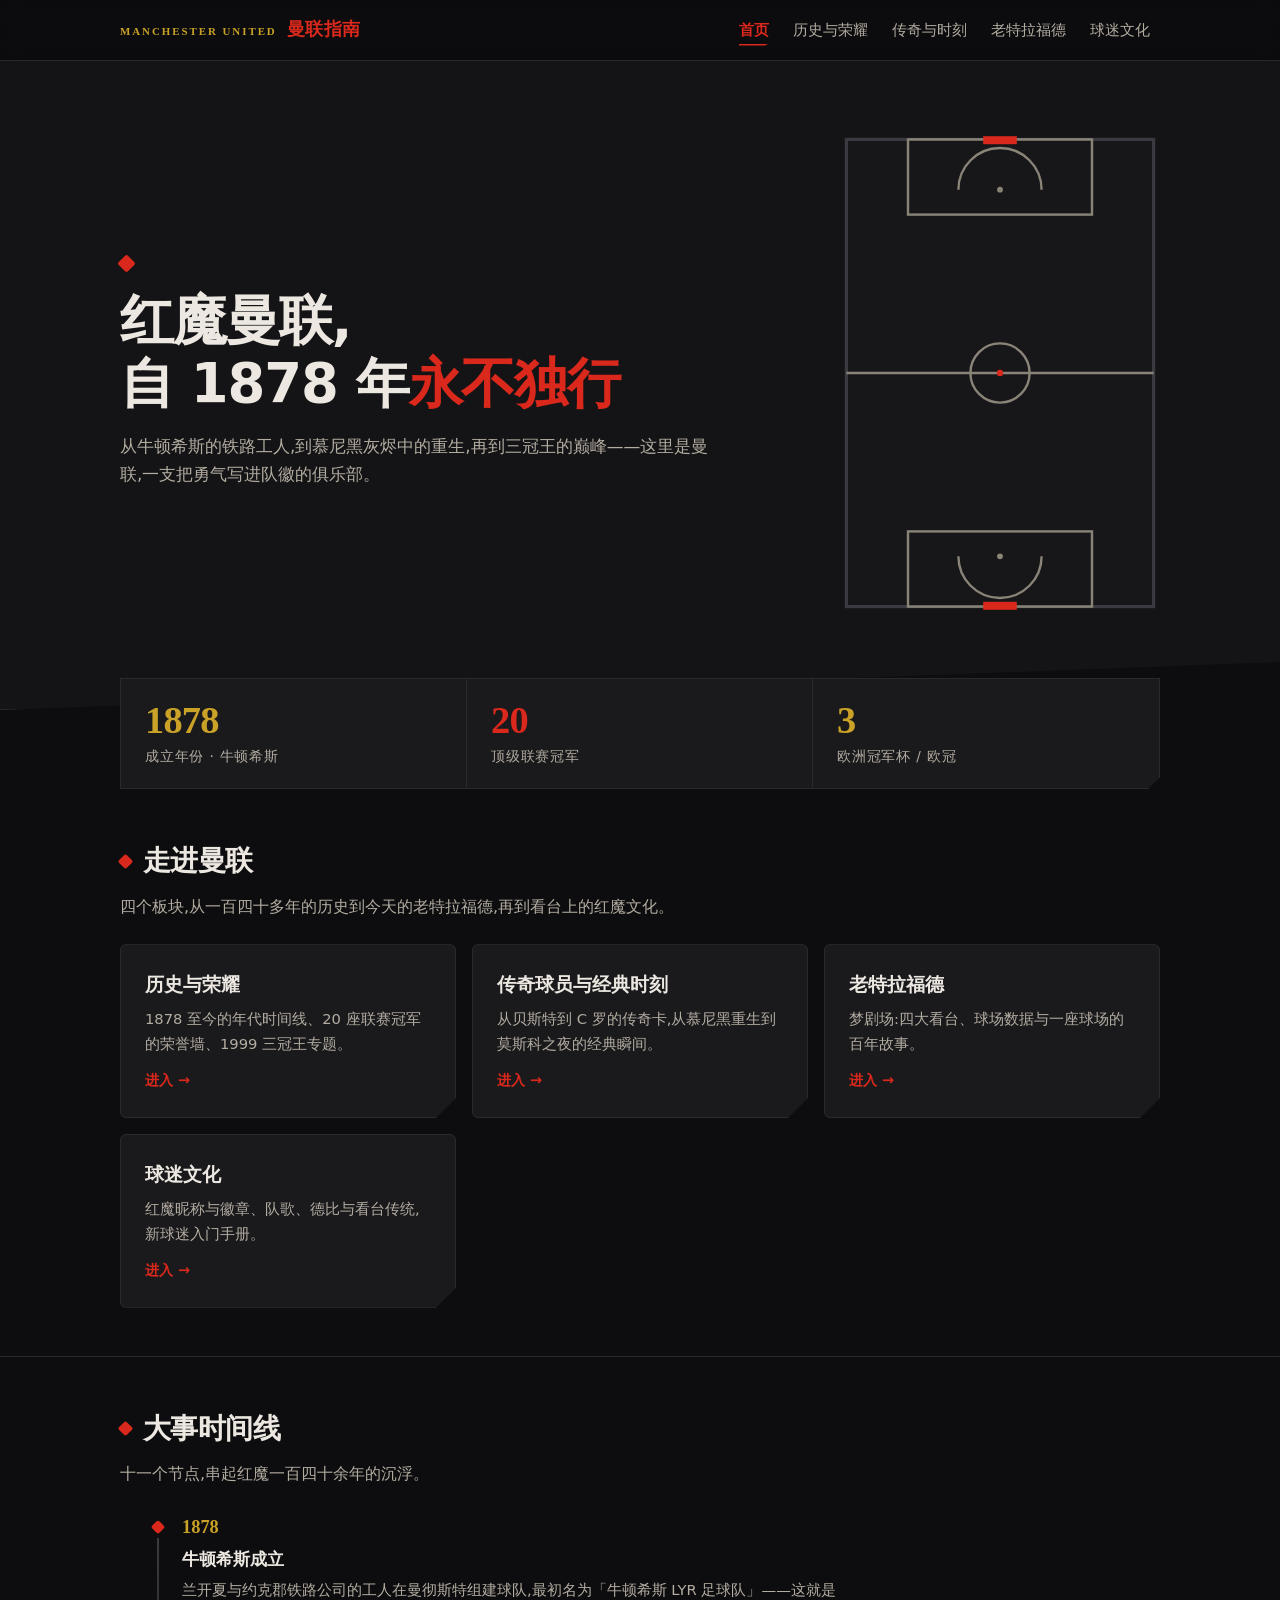
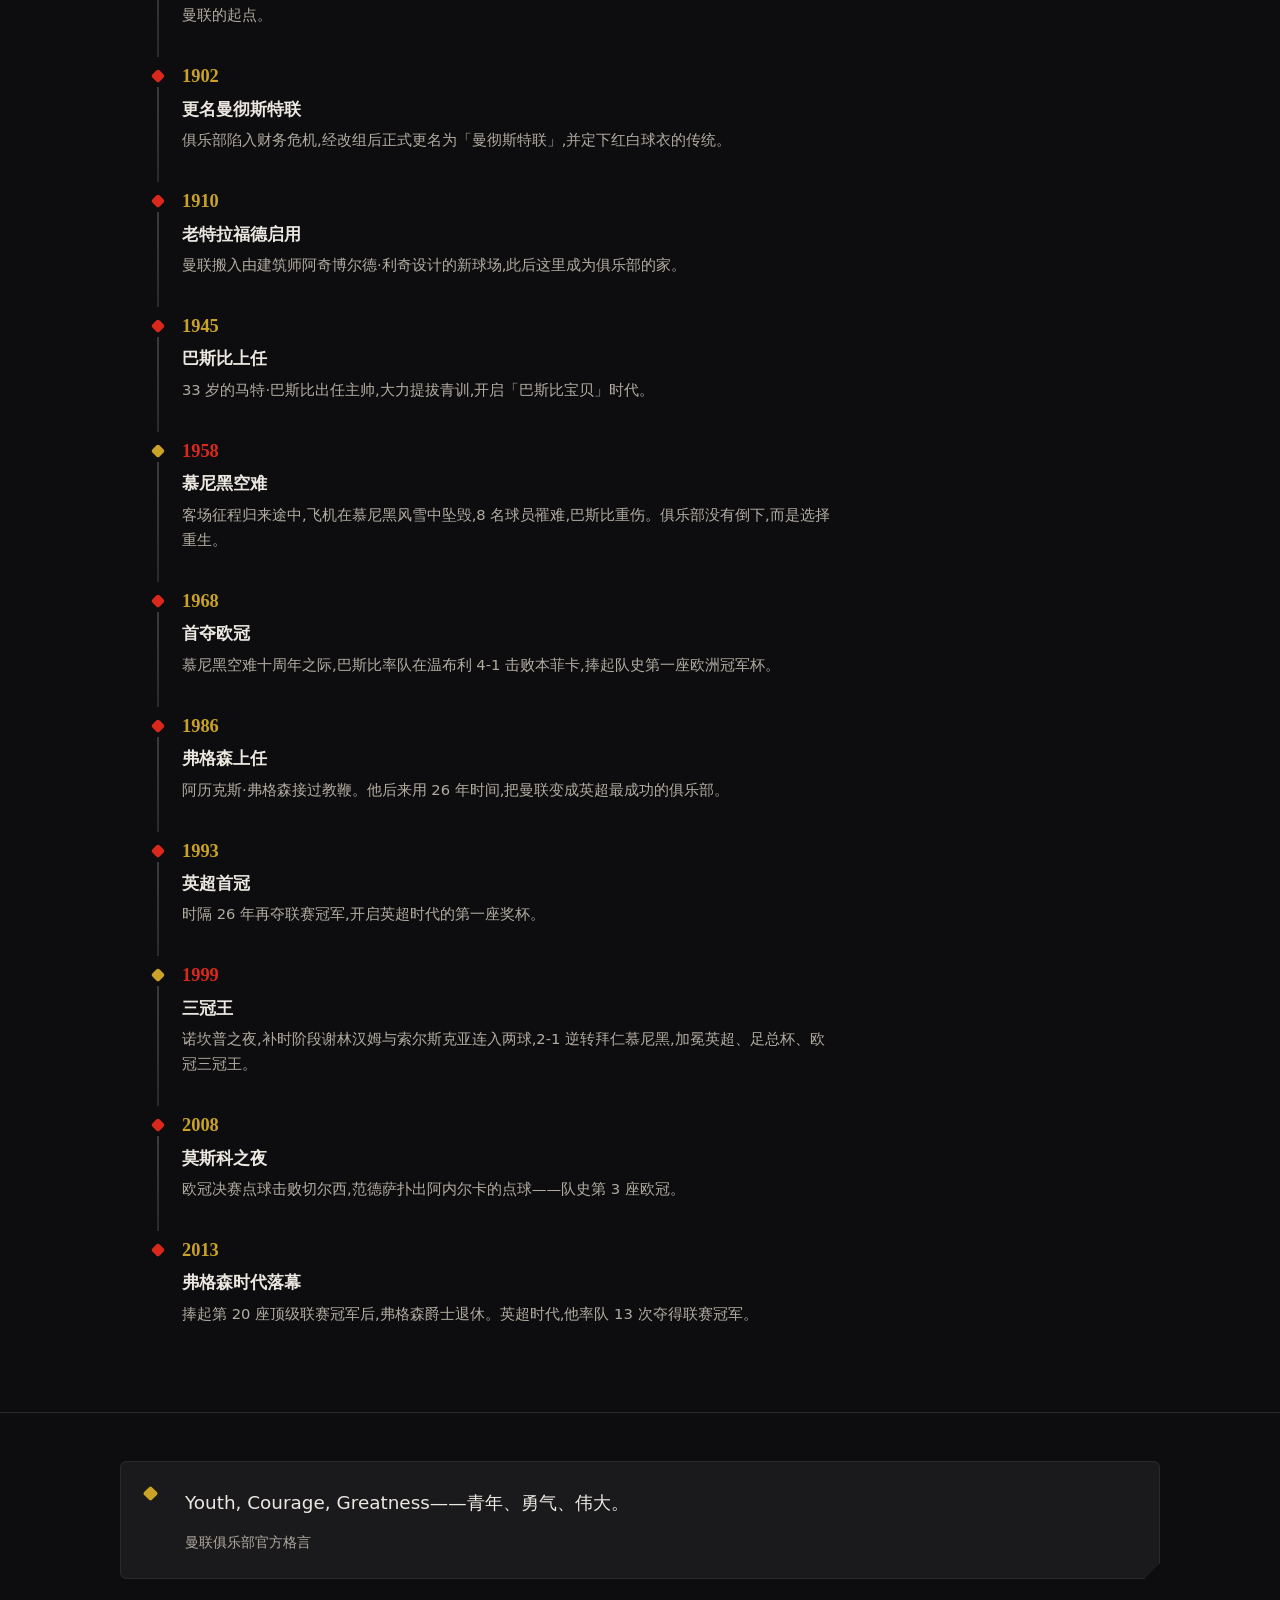
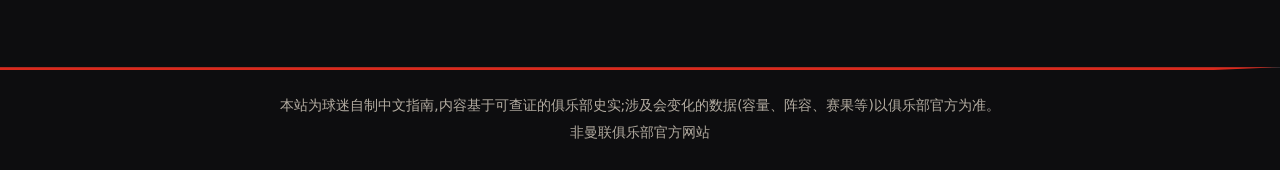
==== index.html @ d366f10f "曼联中文球迷指南:五页设计系统落地(深色红金史诗风,impeccable 规范)" ====
<!DOCTYPE html>
<html lang="zh-CN">
<head>
  <meta charset="UTF-8">
  <meta name="viewport" content="width=device-width, initial-scale=1.0">
  <title>曼联球迷指南 — 红魔历史 · 荣誉 · 传奇</title>
  <meta name="description" content="中文曼联球迷指南:历史与荣耀、传奇球员与经典时刻、老特拉福德、球迷文化。以可查证的俱乐部史实为准。">
  <link rel="icon" href="data:image/svg+xml,%3Csvg xmlns='http://www.w3.org/2000/svg' viewBox='0 0 16 16'%3E%3Crect x='5' y='5' width='6' height='6' fill='%23DA291C' transform='rotate(45 8 8)'/%3E%3C/svg%3E">
  <link rel="stylesheet" href="css/style.css">
</head>
<body>

<header class="site-header">
  <div class="container header-inner">
    <a class="logo" href="index.html"><em>MANCHESTER UNITED</em><span>曼联指南</span></a>
    <button type="button" class="nav-toggle" id="navToggle" aria-label="打开菜单" aria-expanded="false">菜单</button>
    <nav class="site-nav" id="siteNav">
      <a href="index.html" class="active">首页</a>
      <a href="history.html">历史与荣耀</a>
      <a href="legends.html">传奇与时刻</a>
      <a href="theater.html">老特拉福德</a>
      <a href="culture.html">球迷文化</a>
    </nav>
  </div>
</header>

<main>

  <!-- Hero:唯一焦点时刻 = 球场线揭示 -->
  <section class="hero hero-home">
    <div class="container hero-grid">
      <div class="hero-copy">
        <h1>红魔曼联,<br>自 1878 年<em>永不独行</em></h1>
        <p>从牛顿希斯的铁路工人,到慕尼黑灰烬中的重生,再到三冠王的巅峰——这里是曼联,一支把勇气写进队徽的俱乐部。</p>
      </div>
      <div class="pitch-art" aria-hidden="true">
        <svg viewBox="0 0 200 300" xmlns="http://www.w3.org/2000/svg">
          <rect x="4" y="4" width="192" height="292" rx="2" fill="#17171a"/>
          <rect x="4" y="4" width="192" height="292" fill="none" stroke="#3a3a40" stroke-width="2"/>
          <line x1="4" y1="150" x2="196" y2="150" stroke="#8a8478" stroke-width="1.5"/>
          <circle cx="100" cy="150" r="18.5" fill="none" stroke="#8a8478" stroke-width="1.5"/>
          <circle cx="100" cy="150" r="2" fill="#DA291C"/>
          <!-- 上禁区 -->
          <rect x="42.5" y="4" width="115" height="47" fill="none" stroke="#8a8478" stroke-width="1.5"/>
          <circle cx="100" cy="35.4" r="1.8" fill="#8a8478"/>
          <path d="M74,35.4 A26,26 0 0 1 126,35.4" fill="none" stroke="#8a8478" stroke-width="1.5"/>
          <rect x="89.5" y="2" width="21" height="5" fill="#DA291C"/>
          <!-- 下禁区 -->
          <rect x="42.5" y="249" width="115" height="47" fill="none" stroke="#8a8478" stroke-width="1.5"/>
          <circle cx="100" cy="264.6" r="1.8" fill="#8a8478"/>
          <path d="M74,264.6 A26,26 0 0 0 126,264.6" fill="none" stroke="#8a8478" stroke-width="1.5"/>
          <rect x="89.5" y="293" width="21" height="5" fill="#DA291C"/>
        </svg>
      </div>
    </div>
  </section>

  <!-- 核心数据 -->
  <div class="container stat-strip-wrap">
    <div class="stat-strip">
      <div><div class="num">1878</div><div class="label">成立年份 · 牛顿希斯</div></div>
      <div><div class="num red">20</div><div class="label">顶级联赛冠军</div></div>
      <div><div class="num">3</div><div class="label">欧洲冠军杯 / 欧冠</div></div>
    </div>
  </div>

  <!-- 板块导航 -->
  <section class="section">
    <div class="container">
      <h2 class="section-title">走进曼联</h2>
      <p class="section-desc">四个板块,从一百四十多年的历史到今天的老特拉福德,再到看台上的红魔文化。</p>
      <div class="grid">
        <a class="section-card" href="history.html">
          <h3>历史与荣耀</h3>
          <p>1878 至今的年代时间线、20 座联赛冠军的荣誉墙、1999 三冠王专题。</p>
          <span class="go">进入 →</span>
        </a>
        <a class="section-card" href="legends.html">
          <h3>传奇球员与经典时刻</h3>
          <p>从贝斯特到 C 罗的传奇卡,从慕尼黑重生到莫斯科之夜的经典瞬间。</p>
          <span class="go">进入 →</span>
        </a>
        <a class="section-card" href="theater.html">
          <h3>老特拉福德</h3>
          <p>梦剧场:四大看台、球场数据与一座球场的百年故事。</p>
          <span class="go">进入 →</span>
        </a>
        <a class="section-card" href="culture.html">
          <h3>球迷文化</h3>
          <p>红魔昵称与徽章、队歌、德比与看台传统,新球迷入门手册。</p>
          <span class="go">进入 →</span>
        </a>
      </div>
    </div>
  </section>

  <!-- 大事时间线 -->
  <section class="section">
    <div class="container">
      <h2 class="section-title">大事时间线</h2>
      <p class="section-desc">十一个节点,串起红魔一百四十余年的沉浮。</p>
      <ul class="timeline">
        <li><span class="year">1878</span><h3>牛顿希斯成立</h3><p>兰开夏与约克郡铁路公司的工人在曼彻斯特组建球队,最初名为「牛顿希斯 LYR 足球队」——这就是曼联的起点。</p></li>
        <li><span class="year">1902</span><h3>更名曼彻斯特联</h3><p>俱乐部陷入财务危机,经改组后正式更名为「曼彻斯特联」,并定下红白球衣的传统。</p></li>
        <li><span class="year">1910</span><h3>老特拉福德启用</h3><p>曼联搬入由建筑师阿奇博尔德·利奇设计的新球场,此后这里成为俱乐部的家。</p></li>
        <li><span class="year">1945</span><h3>巴斯比上任</h3><p>33 岁的马特·巴斯比出任主帅,大力提拔青训,开启「巴斯比宝贝」时代。</p></li>
        <li class="gold"><span class="year red">1958</span><h3>慕尼黑空难</h3><p>客场征程归来途中,飞机在慕尼黑风雪中坠毁,8 名球员罹难,巴斯比重伤。俱乐部没有倒下,而是选择重生。</p></li>
        <li><span class="year">1968</span><h3>首夺欧冠</h3><p>慕尼黑空难十周年之际,巴斯比率队在温布利 4-1 击败本菲卡,捧起队史第一座欧洲冠军杯。</p></li>
        <li><span class="year">1986</span><h3>弗格森上任</h3><p>阿历克斯·弗格森接过教鞭。他后来用 26 年时间,把曼联变成英超最成功的俱乐部。</p></li>
        <li><span class="year">1993</span><h3>英超首冠</h3><p>时隔 26 年再夺联赛冠军,开启英超时代的第一座奖杯。</p></li>
        <li class="gold"><span class="year red">1999</span><h3>三冠王</h3><p>诺坎普之夜,补时阶段谢林汉姆与索尔斯克亚连入两球,2-1 逆转拜仁慕尼黑,加冕英超、足总杯、欧冠三冠王。</p></li>
        <li><span class="year">2008</span><h3>莫斯科之夜</h3><p>欧冠决赛点球击败切尔西,范德萨扑出阿内尔卡的点球——队史第 3 座欧冠。</p></li>
        <li><span class="year">2013</span><h3>弗格森时代落幕</h3><p>捧起第 20 座顶级联赛冠军后,弗格森爵士退休。英超时代,他率队 13 次夺得联赛冠军。</p></li>
      </ul>
    </div>
  </section>

  <!-- 引语 -->
  <section class="section">
    <div class="container">
      <div class="quote">
        <blockquote>Youth, Courage, Greatness——青年、勇气、伟大。</blockquote>
        <cite>曼联俱乐部官方格言</cite>
      </div>
    </div>
  </section>

</main>

<footer class="site-footer">
  <div class="container">
    <p>本站为球迷自制中文指南,内容基于可查证的俱乐部史实;涉及会变化的数据(容量、阵容、赛果等)以俱乐部官方为准。</p>
    <p>非曼联俱乐部官方网站</p>
  </div>
</footer>

<script src="js/main.js"></script>
</body>
</html>
---- css/style.css ----
/* ============================================================
   曼联中文球迷指南 — 共享样式
   深色红金史诗风 · impeccable 工艺体系
   几何语言:菱形徽记 / 球场中圈弧线 / 斜切角 / 边线分隔
   ============================================================ */

:root {
  /* 品牌色(曼联红拥有明确角色:主操作、关键数据、焦点时刻) */
  --bg: #0d0d0f;
  --bg-2: #141416;
  --card: #1a1a1d;
  --card-hover: #212125;
  --line: #2a2a2e;
  --line-strong: #3a3a40;
  --text: #ece8e1;
  --muted: #b3aca1;
  --accent: #da291c;
  --accent-soft: rgba(218, 41, 28, 0.12);
  --gold: #c9a227;
  --gold-soft: rgba(201, 162, 39, 0.1);

  /* 间距刻度(4 单位基数) */
  --sp-1: 4px;
  --sp-2: 8px;
  --sp-3: 12px;
  --sp-4: 16px;
  --sp-5: 20px;
  --sp-6: 24px;
  --sp-7: 32px;
  --sp-8: 48px;
  --sp-9: 64px;

  /* 字体角色 */
  --font-body: system-ui, -apple-system, "Segoe UI", "Microsoft YaHei", "PingFang SC", sans-serif;
  --font-display: Georgia, "Times New Roman", "Songti SC", serif;
}

* { box-sizing: border-box; margin: 0; padding: 0; }

html { scroll-behavior: smooth; }

body {
  font-family: var(--font-body);
  background: var(--bg);
  color: var(--text);
  line-height: 1.7;
  font-size: 16px;
}

.container { max-width: 1080px; margin: 0 auto; padding: 0 20px; }

a { color: var(--accent); text-decoration: none; text-underline-offset: 3px; }
a:hover { text-decoration: underline; }

/* ---------------- 浏览器表面定制 ---------------- */

::selection { background: var(--accent); color: #0d0d0f; }

:focus-visible {
  outline: 2px solid var(--accent);
  outline-offset: 2px;
}

html { scrollbar-color: var(--line) var(--bg); scrollbar-width: thin; }
::-webkit-scrollbar { width: 10px; height: 10px; }
::-webkit-scrollbar-track { background: var(--bg); }
::-webkit-scrollbar-thumb { background: var(--line); border-radius: 5px; border: 2px solid var(--bg); }
::-webkit-scrollbar-thumb:hover { background: var(--accent); }

table { font-variant-numeric: tabular-nums; }

/* ---------------- 页头导航 ---------------- */

.site-header {
  position: sticky;
  top: 0;
  z-index: 100;
  background: rgba(13, 13, 15, 0.92);
  -webkit-backdrop-filter: blur(8px);
  backdrop-filter: blur(8px);
  border-bottom: 1px solid var(--line);
}

.header-inner {
  display: flex;
  align-items: center;
  justify-content: space-between;
  flex-wrap: wrap;
  gap: 8px 16px;
  min-height: 60px;
  padding-top: 8px;
  padding-bottom: 8px;
}

.logo {
  font-weight: 800;
  font-size: 1.1rem;
  letter-spacing: 0.5px;
  color: var(--text);
  white-space: nowrap;
  display: flex;
  align-items: baseline;
  gap: 10px;
}
.logo em {
  font-style: normal;
  font-family: var(--font-display);
  font-size: 0.62em;
  letter-spacing: 0.18em;
  color: var(--gold);
  text-transform: uppercase;
}
.logo span { color: var(--accent); }

.site-nav {
  display: flex;
  gap: 4px;
  align-items: center;
  flex-wrap: wrap;
}

.site-nav a {
  color: var(--muted);
  padding: 6px 10px;
  border-radius: 4px;
  font-size: 0.92rem;
  white-space: nowrap;
  clip-path: polygon(0 0, 100% 0, 100% calc(100% - 6px), calc(100% - 6px) 100%, 0 100%);
}
.site-nav a:hover { color: var(--text); text-decoration: none; background: var(--card); }
.site-nav a.active {
  position: relative;
  color: var(--accent);
  font-weight: 700;
}
.site-nav a.active::after {
  content: "";
  position: absolute;
  left: 10px;
  right: 10px;
  bottom: 3px;
  height: 2px;
  background: var(--accent);
  clip-path: polygon(0 0, 100% 0, calc(100% - 4px) 100%, 0 100%);
}

.nav-toggle {
  display: none;
  background: none;
  border: 1px solid var(--line);
  color: var(--text);
  font-size: 1.2rem;
  padding: 4px 12px;
  border-radius: 4px;
  cursor: pointer;
}

/* ---------------- Hero 区 ---------------- */

.hero {
  padding: 72px 0 96px;
  background: var(--bg-2);
  clip-path: polygon(0 0, 100% 0, 100% calc(100% - 48px), 0 100%);
  border-bottom: 1px solid var(--line);
}
.hero { text-align: center; }
.hero-home { text-align: left; }

.hero-grid {
  display: grid;
  grid-template-columns: minmax(0, 1fr) 320px;
  gap: var(--sp-9);
  align-items: center;
}

.hero-copy h1,
.hero h1 {
  font-size: clamp(2.2rem, 5.2vw, 3.4rem);
  font-weight: 800;
  letter-spacing: -0.02em;
  line-height: 1.15;
}
.hero h1::before {
  content: "";
  display: block;
  width: 13px;
  height: 13px;
  margin: 0 auto 20px;
  background: var(--accent);
  border-radius: 2px;
  transform: rotate(45deg);
}
.hero-copy h1::before { margin: 0 0 20px; }
.hero h1 em { color: var(--accent); font-style: normal; }
.hero p {
  max-width: 600px;
  margin: 14px auto 0;
  color: var(--muted);
  font-size: 1.05rem;
}
.hero-copy p { margin: 16px 0 0; }

/* 唯一编排的焦点时刻:球场线揭示入场 */
.hero-copy h1 {
  animation: rise-in 0.5s cubic-bezier(0.16, 1, 0.3, 1) both;
}
.pitch-art {
  animation: pitch-reveal 0.8s 0.12s cubic-bezier(0.16, 1, 0.3, 1) both;
}
@keyframes rise-in {
  from { opacity: 0; transform: translateY(14px); }
  to { opacity: 1; transform: none; }
}
@keyframes pitch-reveal {
  from { clip-path: inset(0 0 100% 0); filter: brightness(2.2); }
  to { clip-path: inset(0 0 0 0); filter: brightness(1); }
}
@media (prefers-reduced-motion: reduce) {
  .hero-copy h1, .pitch-art { animation: none; }
  html { scroll-behavior: auto; }
}

.pitch-art svg {
  width: 100%;
  height: auto;
  display: block;
}

/* ---------------- 数据条(核心数据) ---------------- */

.stat-strip-wrap {
  margin-top: -32px;
  position: relative;
  z-index: 2;
}

.stat-strip {
  display: grid;
  grid-template-columns: repeat(3, 1fr);
  border: 1px solid var(--line);
  background: var(--card);
  clip-path: polygon(0 0, 100% 0, 100% calc(100% - 12px), calc(100% - 12px) 100%, 0 100%);
}
.stat-strip > div {
  padding: var(--sp-5) var(--sp-6);
  border-right: 1px solid var(--line);
}
.stat-strip > div:last-child { border-right: none; }
.stat-strip .num {
  font-family: var(--font-display);
  font-size: 2.4rem;
  font-weight: 700;
  color: var(--gold);
  line-height: 1.1;
  letter-spacing: -0.02em;
  font-variant-numeric: tabular-nums;
}
.stat-strip .num.red { color: var(--accent); }
.stat-strip .label {
  margin-top: 4px;
  font-size: 0.85rem;
  color: var(--muted);
  letter-spacing: 0.06em;
}

/* ---------------- 章节 ---------------- */

.section { padding: var(--sp-8) 0; }
.section + .section { border-top: 1px solid var(--line); }

.section-title {
  font-size: 1.75rem;
  font-weight: 800;
  letter-spacing: -0.02em;
  margin-bottom: var(--sp-2);
  display: flex;
  align-items: center;
  gap: 12px;
}
.section-title::before {
  content: "";
  width: 11px;
  height: 11px;
  background: var(--accent);
  border-radius: 2px;
  transform: rotate(45deg);
  flex-shrink: 0;
}

.section-desc { color: var(--muted); margin-bottom: var(--sp-6); max-width: 65ch; }

.subhead { margin: var(--sp-6) 0 var(--sp-2); font-size: 1.2rem; }

/* ---------------- 卡片 ---------------- */

.grid {
  display: grid;
  grid-template-columns: repeat(auto-fill, minmax(250px, 1fr));
  gap: var(--sp-4);
}

.card {
  position: relative;
  background: var(--card);
  border: 1px solid var(--line);
  border-radius: 6px;
  padding: var(--sp-5);
  transition: border-color 0.15s ease, background 0.15s ease;
  clip-path: polygon(0 0, 100% 0, 100% calc(100% - 16px), calc(100% - 16px) 100%, 0 100%);
}
.card:hover {
  border-color: var(--accent);
  background: var(--card-hover);
}
.card h3 { font-size: 1.05rem; margin-bottom: 6px; }
.card p { color: var(--muted); font-size: 0.92rem; }
.card p b { color: var(--text); font-weight: 600; }

.card .kicker-num {
  font-family: var(--font-display);
  font-size: 1.8rem;
  font-weight: 700;
  color: var(--gold);
  line-height: 1;
  margin-bottom: var(--sp-3);
  font-variant-numeric: tabular-nums;
}

/* 板块导航大卡(首页) */
.section-card {
  display: block;
  background: var(--card);
  border: 1px solid var(--line);
  border-radius: 6px;
  padding: var(--sp-6);
  text-decoration: none;
  color: var(--text);
  clip-path: polygon(0 0, 100% 0, 100% calc(100% - 20px), calc(100% - 20px) 100%, 0 100%);
  transition: border-color 0.15s ease, background 0.15s ease;
}
.section-card:hover { border-color: var(--accent); background: var(--card-hover); text-decoration: none; }
.section-card h3 { font-size: 1.2rem; margin-bottom: 4px; }
.section-card p { color: var(--muted); font-size: 0.92rem; }
.section-card .go { display: inline-block; margin-top: var(--sp-3); color: var(--accent); font-weight: 700; font-size: 0.9rem; }

/* ---------------- 传奇球员卡 ---------------- */

.legend-card {
  position: relative;
  background: var(--card);
  border: 1px solid var(--line);
  border-radius: 6px;
  padding: var(--sp-5);
  overflow: hidden;
  clip-path: polygon(0 0, 100% 0, 100% calc(100% - 16px), calc(100% - 16px) 100%, 0 100%);
  transition: border-color 0.15s ease;
}
.legend-card:hover { border-color: var(--accent); }
.legend-card .no {
  position: absolute;
  top: -6px;
  right: 8px;
  font-family: var(--font-display);
  font-size: 4.6rem;
  font-weight: 700;
  line-height: 1;
  color: rgba(218, 41, 28, 0.14);
  font-variant-numeric: tabular-nums;
}
.legend-card h3 { font-size: 1.15rem; margin-bottom: 2px; }
.legend-card .era {
  font-size: 0.78rem;
  letter-spacing: 0.1em;
  color: var(--gold);
  font-family: var(--font-display);
  font-variant-numeric: tabular-nums;
}
.legend-card p { color: var(--muted); font-size: 0.9rem; margin-top: var(--sp-3); }

/* ---------------- 时间线(菱形节点) ---------------- */

.timeline { list-style: none; }
.timeline li {
  position: relative;
  padding: 0 0 30px 40px;
}
.timeline li::before {
  content: "";
  position: absolute;
  left: 11px;
  top: 10px;
  width: 10px;
  height: 10px;
  border-radius: 2px;
  background: var(--accent);
  transform: rotate(45deg);
}
.timeline li.gold::before { background: var(--gold); }
.timeline li::after {
  content: "";
  position: absolute;
  left: 15px;
  top: 26px;
  bottom: 0;
  width: 2px;
  background: linear-gradient(var(--line-strong), var(--line));
}
.timeline li:last-child::after { display: none; }
.timeline .year {
  font-family: var(--font-display);
  font-weight: 700;
  font-size: 1.15rem;
  color: var(--gold);
  font-variant-numeric: tabular-nums;
}
.timeline .year.red { color: var(--accent); }
.timeline h3 { font-size: 1.05rem; margin: 2px 0 4px; }
.timeline p { color: var(--muted); font-size: 0.92rem; max-width: 70ch; }
.timeline p b { color: var(--text); }

/* ---------------- 引语块 ---------------- */

.quote {
  position: relative;
  padding: var(--sp-6) var(--sp-7) var(--sp-6) 64px;
  border: 1px solid var(--line);
  border-radius: 6px;
  background: var(--card);
  clip-path: polygon(0 0, 100% 0, 100% calc(100% - 16px), calc(100% - 16px) 100%, 0 100%);
}
.quote::before {
  content: "";
  position: absolute;
  left: 24px;
  top: 26px;
  width: 11px;
  height: 11px;
  background: var(--gold);
  border-radius: 2px;
  transform: rotate(45deg);
}
.quote blockquote {
  font-size: 1.15rem;
  line-height: 1.8;
  color: var(--text);
  max-width: 55ch;
}
.quote cite {
  display: block;
  margin-top: var(--sp-3);
  font-style: normal;
  font-size: 0.85rem;
  color: var(--muted);
}

/* ---------------- 荣誉墙 ---------------- */

.honor {
  display: grid;
  grid-template-columns: repeat(auto-fill, minmax(150px, 1fr));
  gap: var(--sp-4);
}
.honor-item {
  border: 1px solid var(--line);
  border-radius: 6px;
  background: var(--card);
  padding: var(--sp-5) var(--sp-4);
  text-align: center;
  clip-path: polygon(0 0, 100% 0, 100% calc(100% - 10px), calc(100% - 10px) 100%, 0 100%);
}
.honor-item .num {
  font-family: var(--font-display);
  font-size: 2.6rem;
  font-weight: 700;
  color: var(--gold);
  line-height: 1.1;
  font-variant-numeric: tabular-nums;
}
.honor-item .name { margin-top: 6px; font-size: 0.9rem; color: var(--text); font-weight: 600; }
.honor-item .sub { font-size: 0.75rem; color: var(--muted); }

/* ---------------- 表格与提示框 ---------------- */

.table-wrap { overflow-x: auto; margin: 18px 0; }

table {
  width: 100%;
  border-collapse: collapse;
  font-size: 0.92rem;
  background: var(--card);
  border-radius: 6px;
  overflow: hidden;
}
th, td { padding: 10px 14px; text-align: left; border-bottom: 1px solid var(--line); }
th { background: var(--bg-2); font-weight: 700; white-space: nowrap; }
tr:last-child td { border-bottom: none; }
td { color: var(--text); }

.callout {
  border: 1px solid rgba(218, 41, 28, 0.35);
  background: var(--accent-soft);
  padding: var(--sp-3) var(--sp-5);
  border-radius: 6px;
  margin: var(--sp-5) 0;
  font-size: 0.95rem;
  clip-path: polygon(0 0, 100% 0, 100% calc(100% - 12px), calc(100% - 12px) 100%, 0 100%);
}
.callout strong { color: var(--accent); }
.callout.tip {
  border-color: rgba(201, 162, 39, 0.35);
  background: var(--gold-soft);
}
.callout.tip strong { color: var(--gold); }

ol, ul { padding-left: 22px; margin: 8px 0; }
ol li, ul li { margin: 4px 0; }

/* ---------------- 页脚 ---------------- */

.site-footer {
  position: relative;
  border-top: 1px solid var(--line);
  padding: 26px 0;
  margin-top: 40px;
  text-align: center;
  color: var(--muted);
  font-size: 0.85rem;
}
.site-footer::before {
  content: "";
  position: absolute;
  top: -1px;
  left: 0;
  right: 0;
  height: 3px;
  background: var(--accent);
  clip-path: polygon(0 0, 100% 0, calc(100% - 72px) 100%, 0 100%);
}
.site-footer p + p { margin-top: 4px; }

/* ---------------- 响应式 ---------------- */

@media (max-width: 980px) {
  .site-nav a { padding: 6px 8px; font-size: 0.84rem; }
  .hero-grid { grid-template-columns: 1fr; gap: var(--sp-6); text-align: center; }
  .hero-copy h1::before { margin: 0 auto 20px; }
  .hero-copy p { margin: 14px auto 0; }
  .pitch-art { max-width: 320px; margin: 0 auto; }
}

@media (max-width: 820px) {
  .nav-toggle { display: block; }

  .site-nav {
    display: none;
    position: absolute;
    top: 60px;
    left: 0;
    right: 0;
    flex-direction: column;
    align-items: stretch;
    background: var(--bg-2);
    border-bottom: 1px solid var(--line);
    padding: 10px 20px 16px;
  }
  .site-nav.open { display: flex; }
  .site-nav a { padding: 10px 8px; font-size: 1rem; }

  .hero { padding: 44px 0 88px; }
  .section { padding: 34px 0; }

  .stat-strip { grid-template-columns: 1fr; }
  .stat-strip > div { border-right: none; border-bottom: 1px solid var(--line); }
  .stat-strip > div:last-child { border-bottom: none; }
}
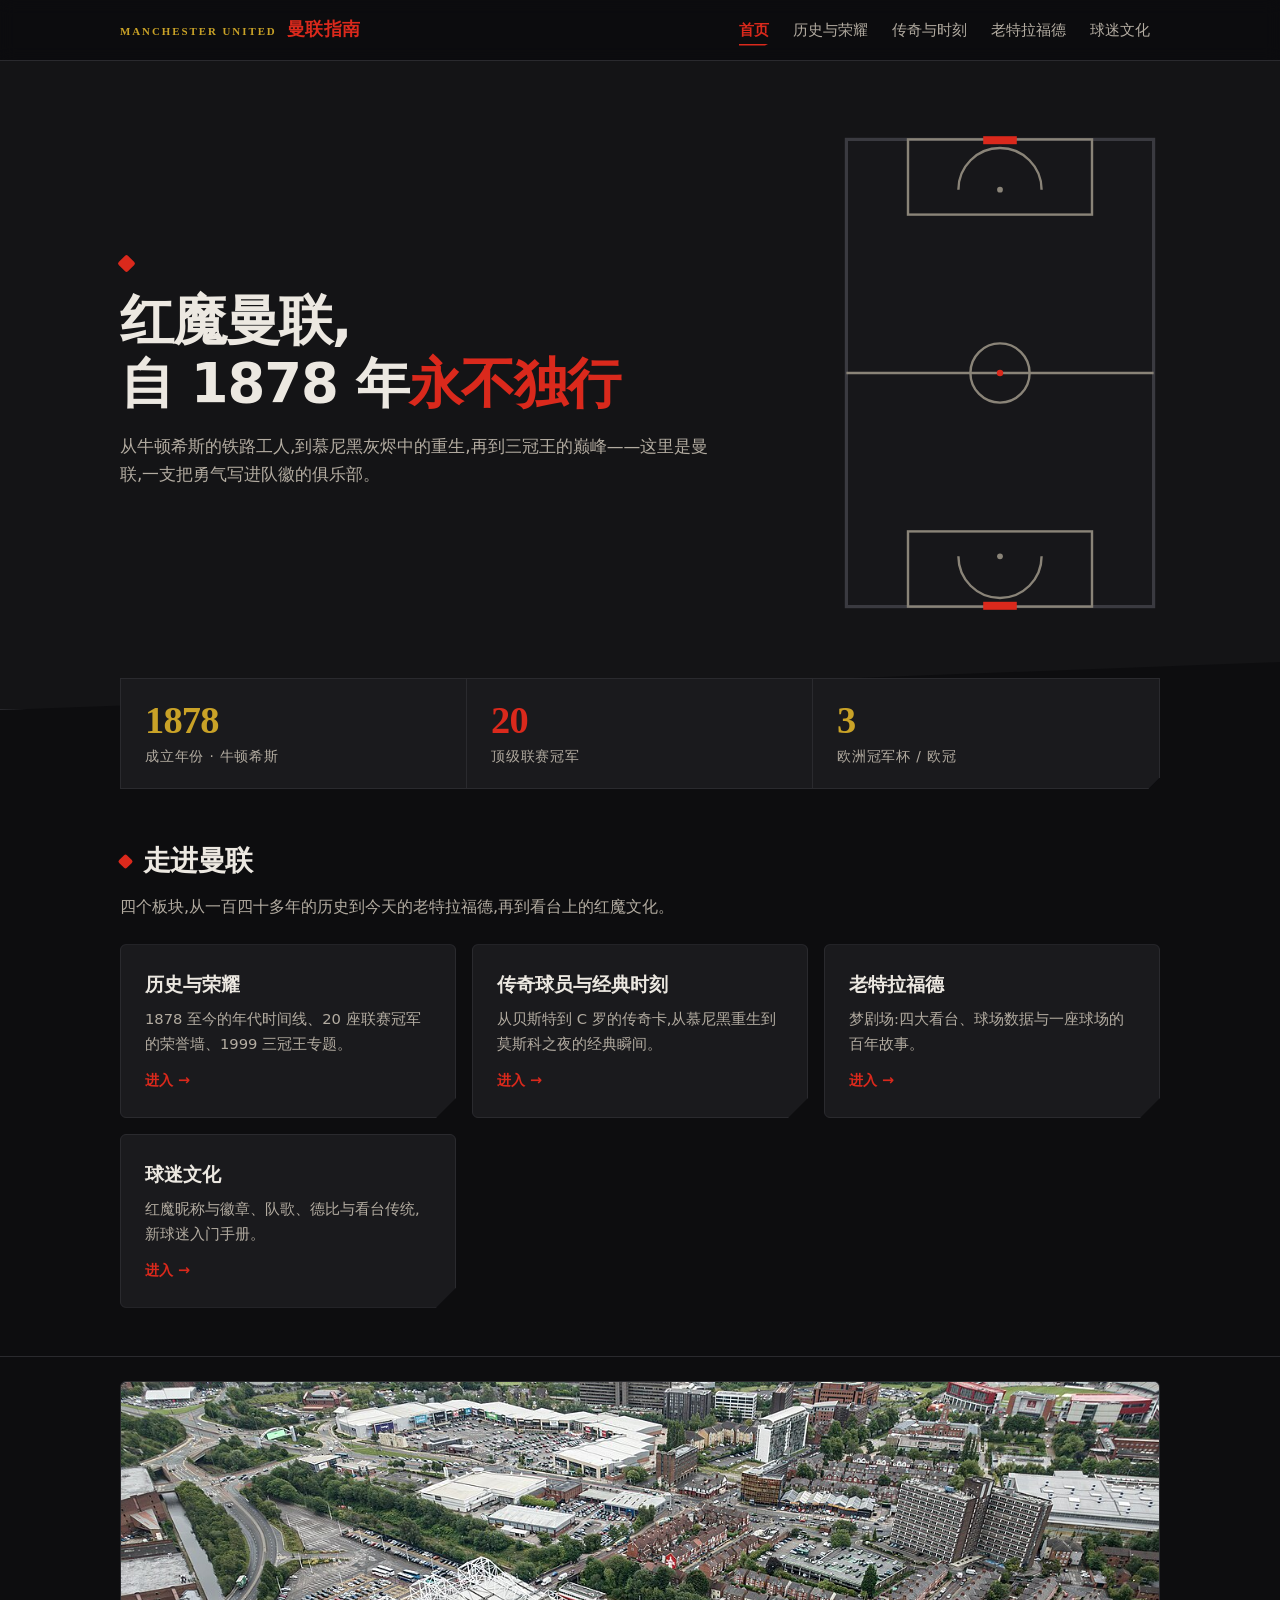
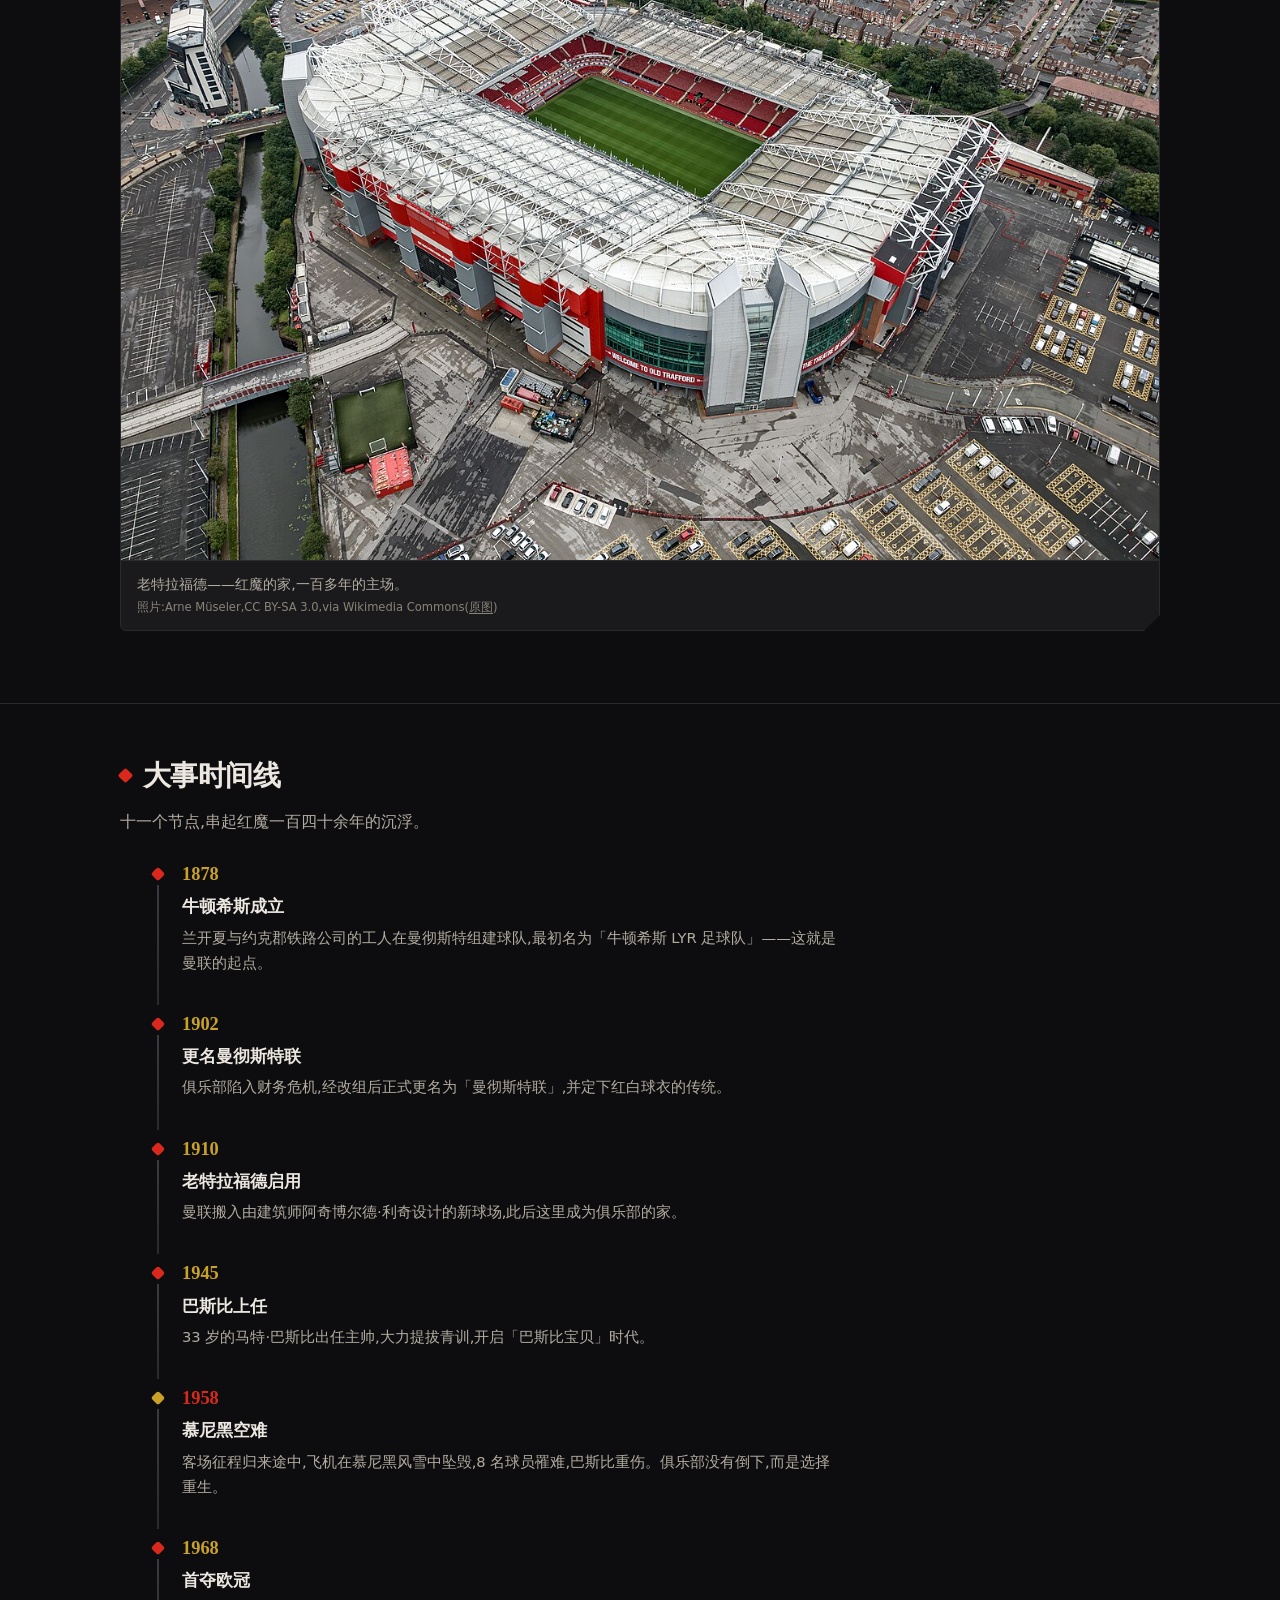
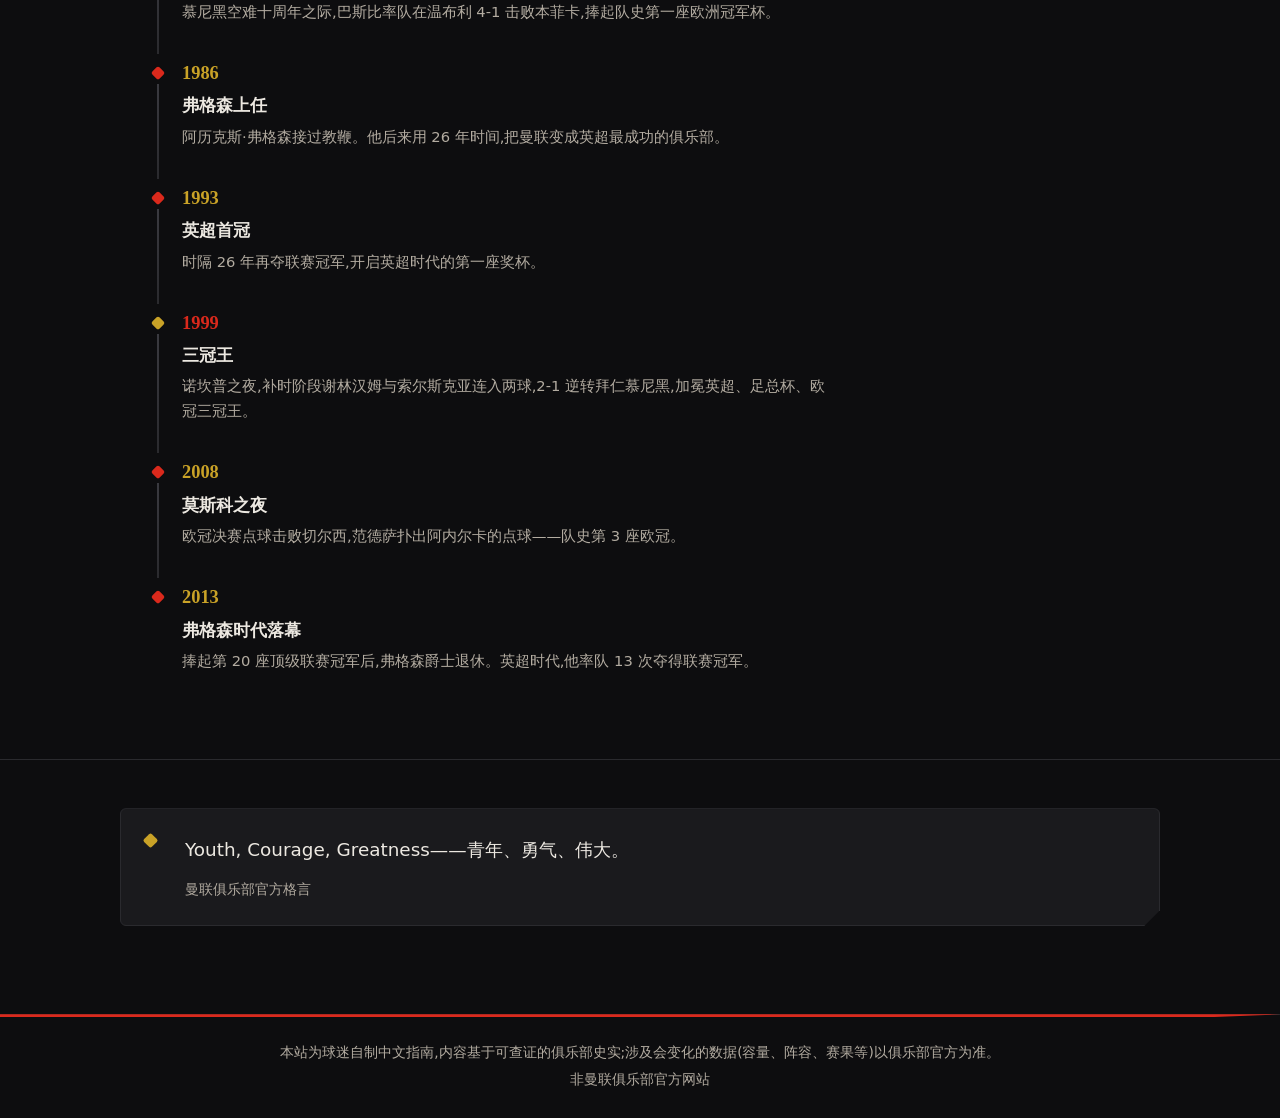
==== commit 2389b56a: "接入自由许可图片:老特拉福德/1920s历史照/贝斯特/三圣雕像(CC署名)" ====
--- a/index.html
+++ b/index.html
@@ -94,6 +94,18 @@
     </div>
   </section>
 
+  <!-- 球场一瞥 -->
+  <section class="section section-flush">
+    <div class="container">
+      <figure class="figure">
+        <img src="images/ot-exterior.jpg" alt="老特拉福德球场鸟瞰,红色座椅与白色屋顶清晰可见">
+        <figcaption>老特拉福德——红魔的家,一百多年的主场。
+          <span class="credit">照片:Arne Müseler,CC BY-SA 3.0,via Wikimedia Commons(<a href="https://commons.wikimedia.org/wiki/File:Manchester_United_Old_Trafford.jpg" rel="nofollow">原图</a>)</span>
+        </figcaption>
+      </figure>
+    </div>
+  </section>
+
   <!-- 大事时间线 -->
   <section class="section">
     <div class="container">
--- a/css/style.css
+++ b/css/style.css
@@ -267,6 +267,7 @@
 
 .section { padding: var(--sp-8) 0; }
 .section + .section { border-top: 1px solid var(--line); }
+.section-flush { padding-top: 0; }
 
 .section-title {
   font-size: 1.75rem;
@@ -514,6 +515,48 @@
 
 ol, ul { padding-left: 22px; margin: 8px 0; }
 ol li, ul li { margin: 4px 0; }
+
+/* ---------------- 照片(自由许可,署名在说明行) ---------------- */
+
+.figure {
+  margin: var(--sp-6) 0;
+  border: 1px solid var(--line);
+  border-radius: 6px;
+  background: var(--card);
+  overflow: hidden;
+  clip-path: polygon(0 0, 100% 0, 100% calc(100% - 16px), calc(100% - 16px) 100%, 0 100%);
+}
+.figure img {
+  display: block;
+  width: 100%;
+  height: auto;
+  filter: saturate(0.9) contrast(1.05);
+}
+.figure figcaption {
+  padding: 12px 16px;
+  font-size: 0.88rem;
+  color: var(--muted);
+  border-top: 1px solid var(--line);
+}
+.figure figcaption .credit {
+  display: block;
+  margin-top: 2px;
+  font-size: 0.72rem;
+  color: #8a8478;
+}
+.figure figcaption .credit a { color: #8a8478; text-decoration: underline; text-underline-offset: 2px; }
+
+.photo-duo {
+  display: grid;
+  grid-template-columns: 1fr 1fr;
+  gap: var(--sp-4);
+  align-items: start;
+}
+.photo-duo .figure { margin: 0; }
+
+@media (max-width: 720px) {
+  .photo-duo { grid-template-columns: 1fr; }
+}
 
 /* ---------------- 页脚 ---------------- */
 
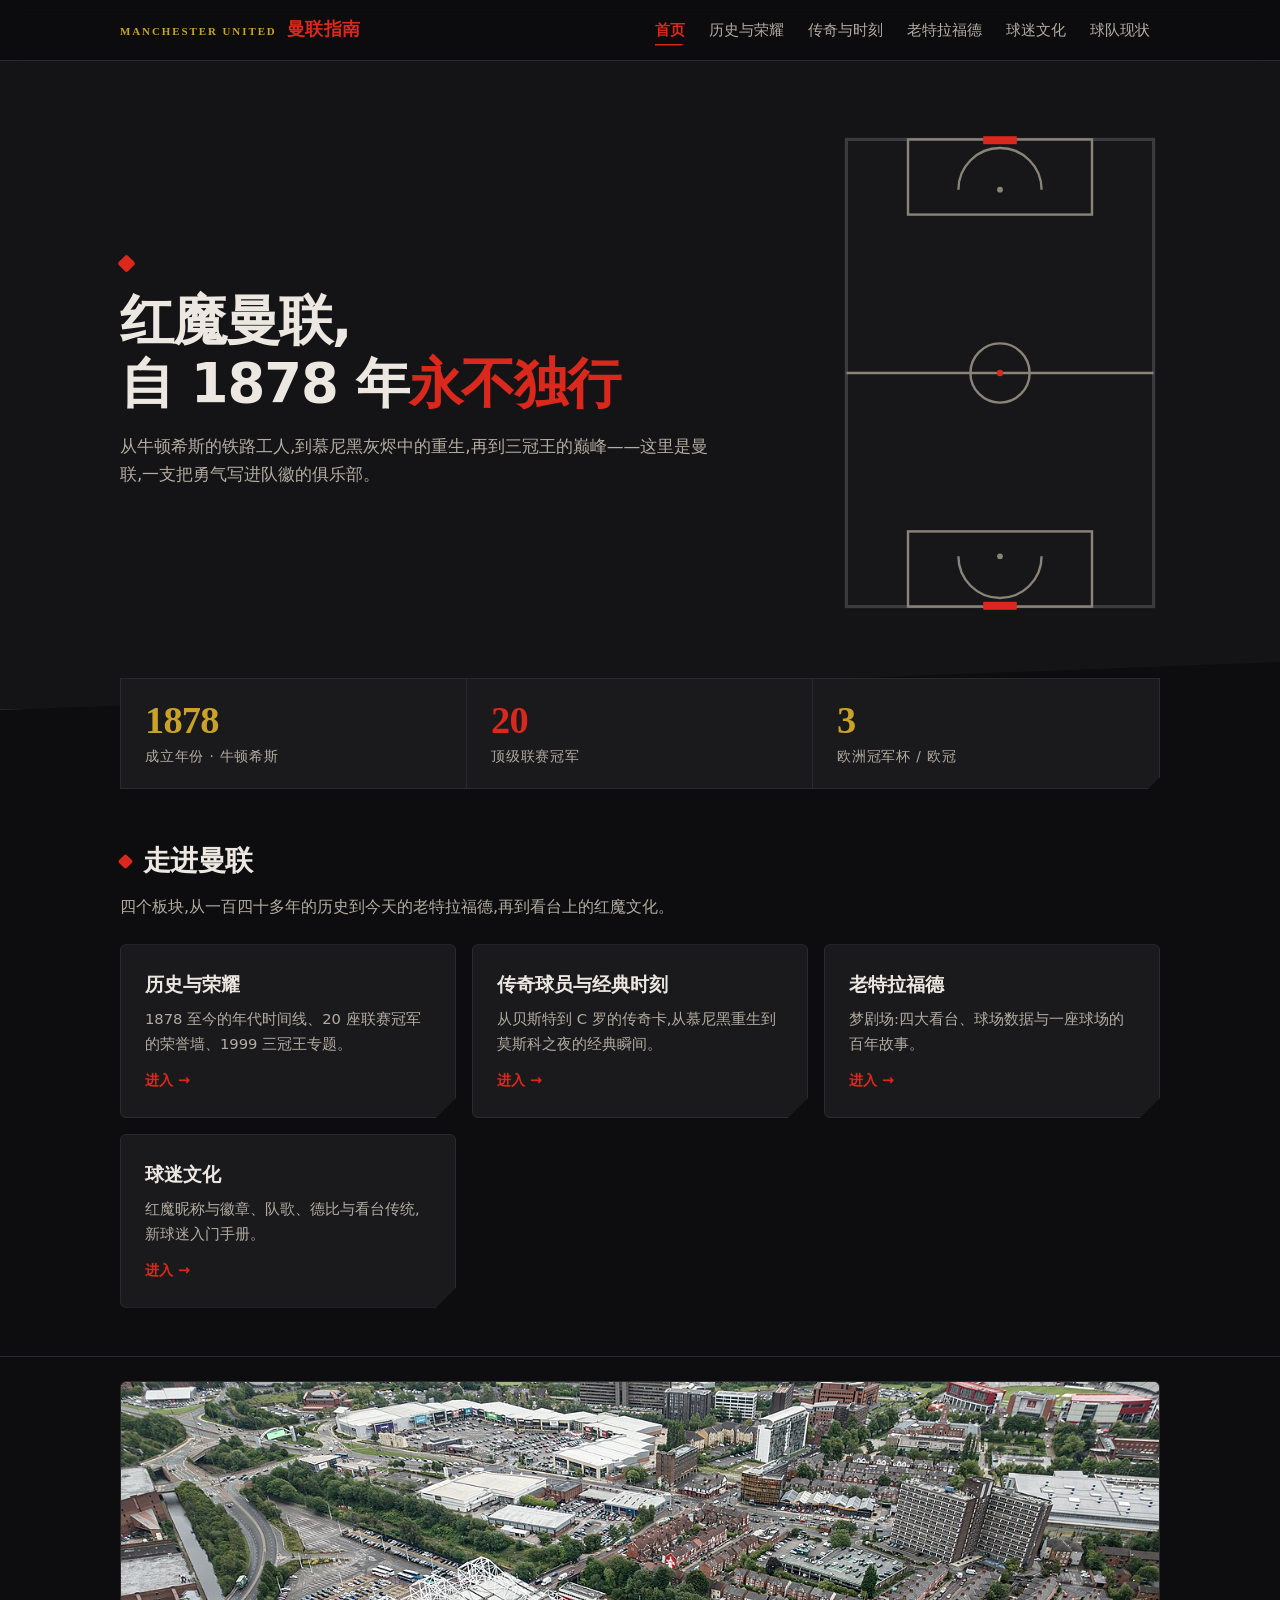
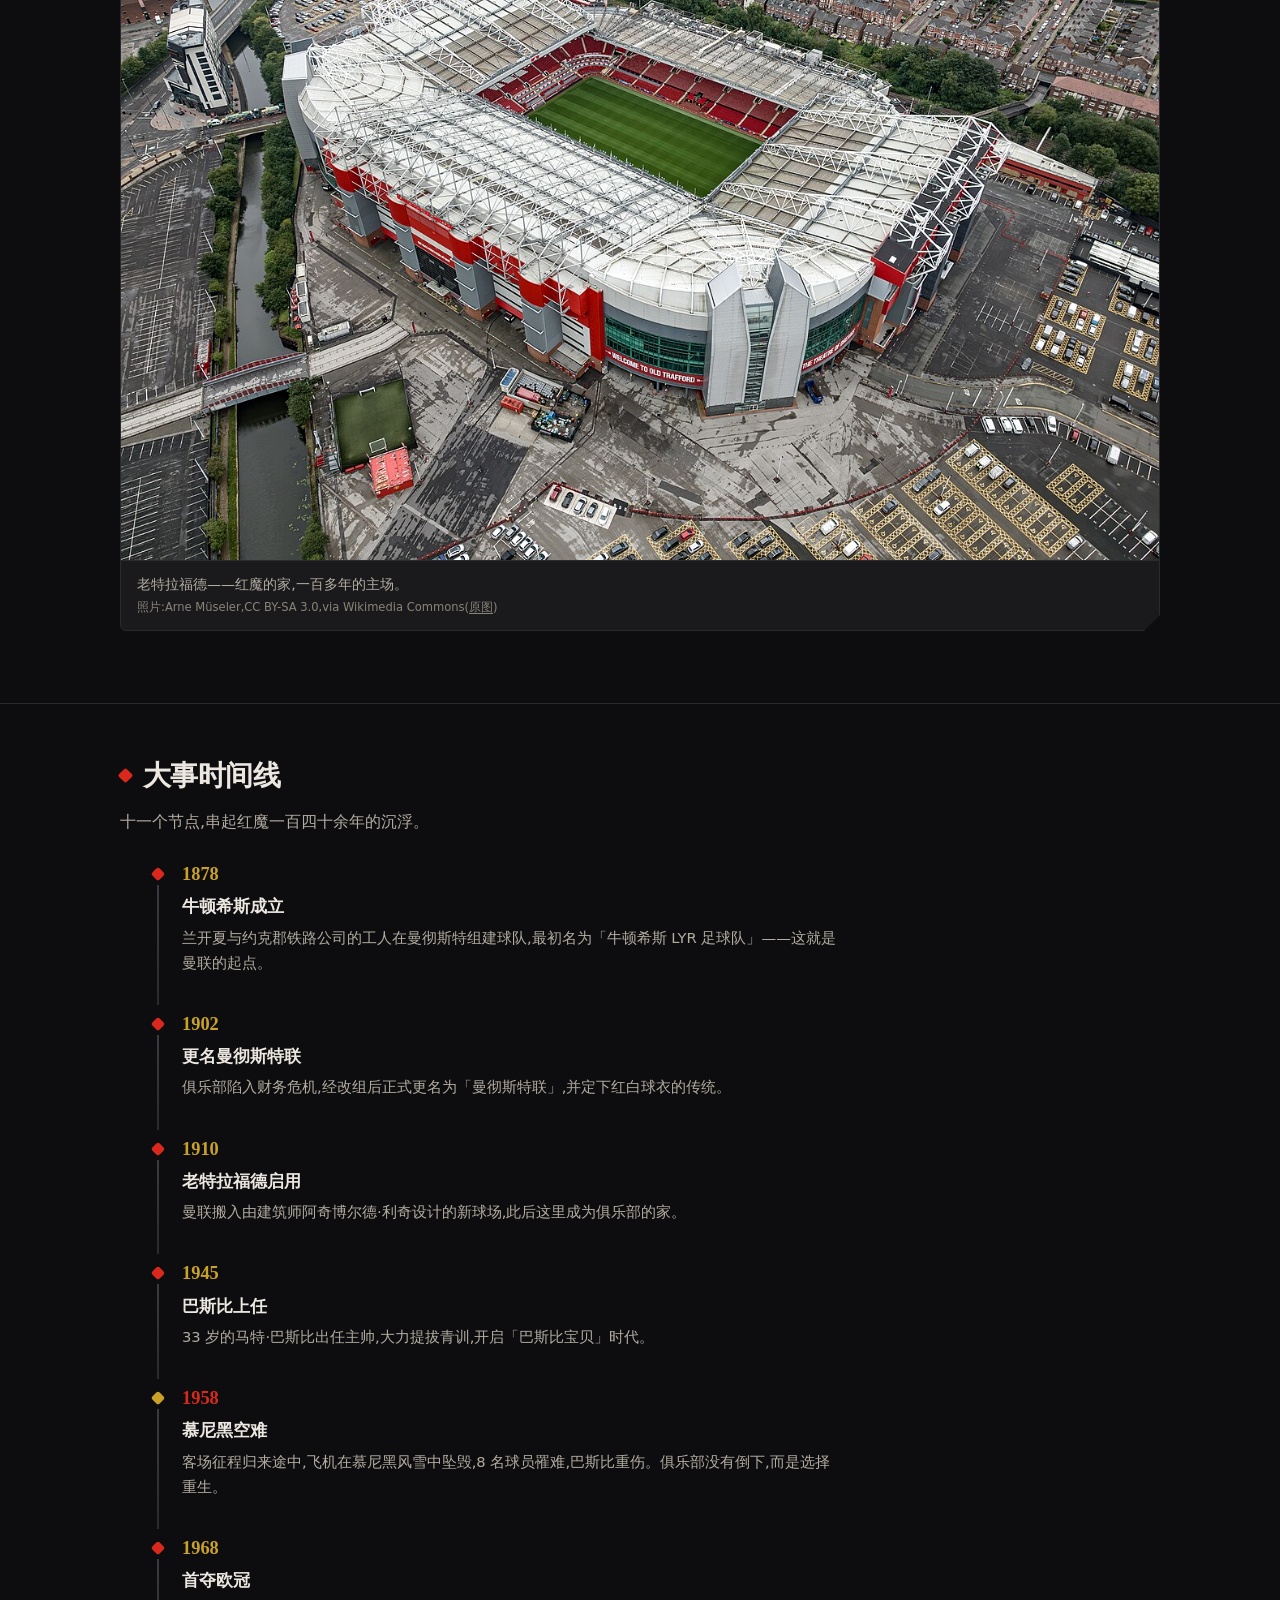
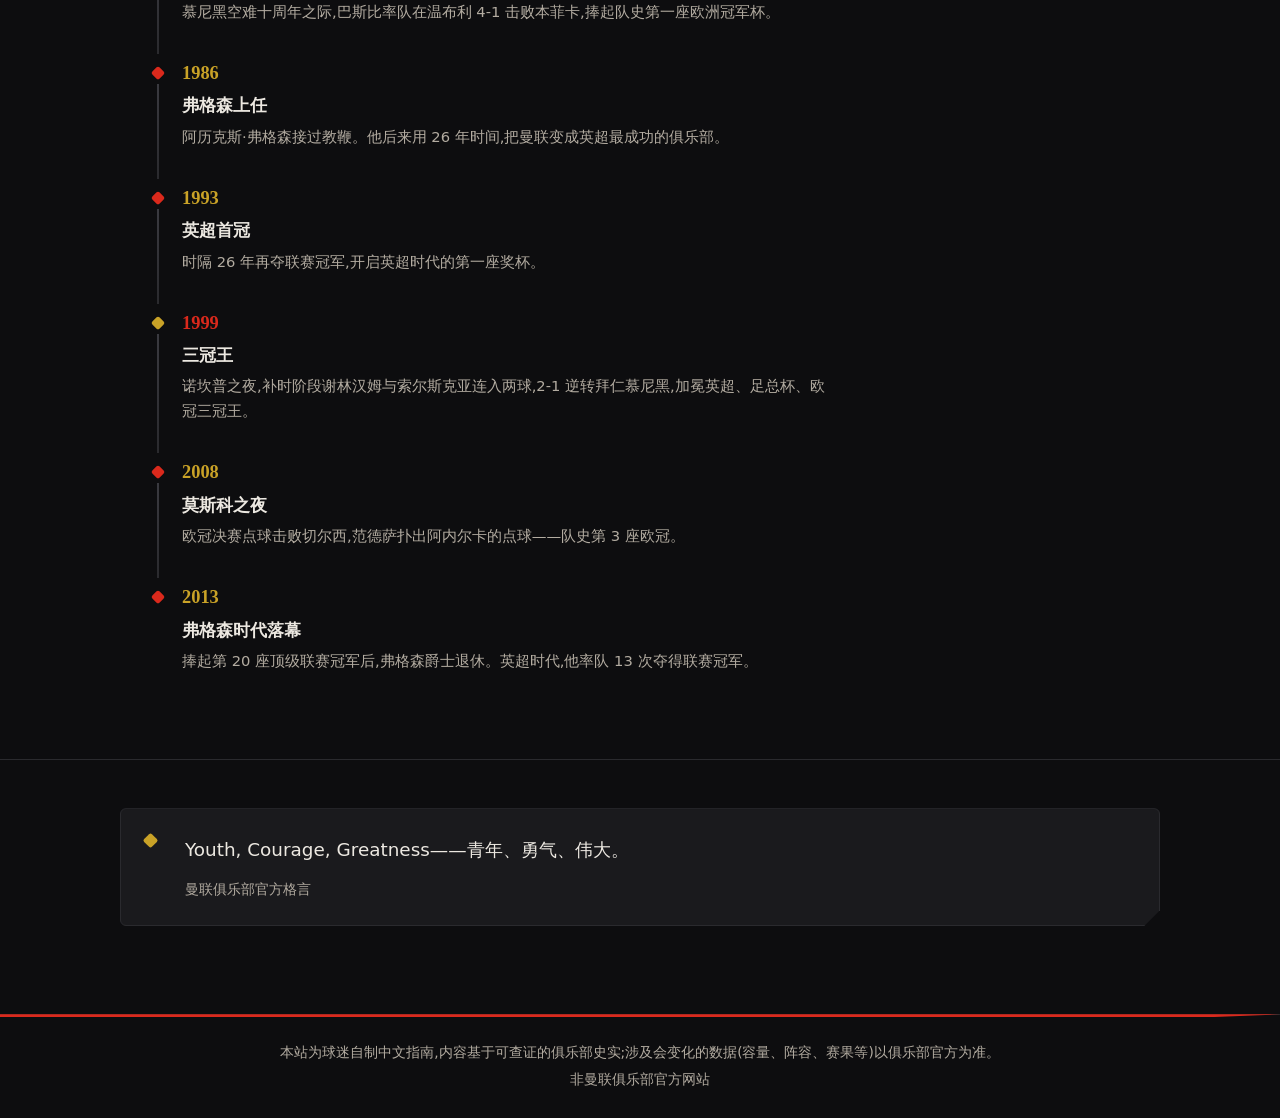
==== commit 5d152257: "新增球队现状页:2025-26赛季第3名/卡里克转正/夏窗6进12出/当前阵容(数据截至2026年8月,以官方为准)" ====
--- a/index.html
+++ b/index.html
@@ -20,6 +20,7 @@
       <a href="legends.html">传奇与时刻</a>
       <a href="theater.html">老特拉福德</a>
       <a href="culture.html">球迷文化</a>
+      <a href="team.html">球队现状</a>
     </nav>
   </div>
 </header>
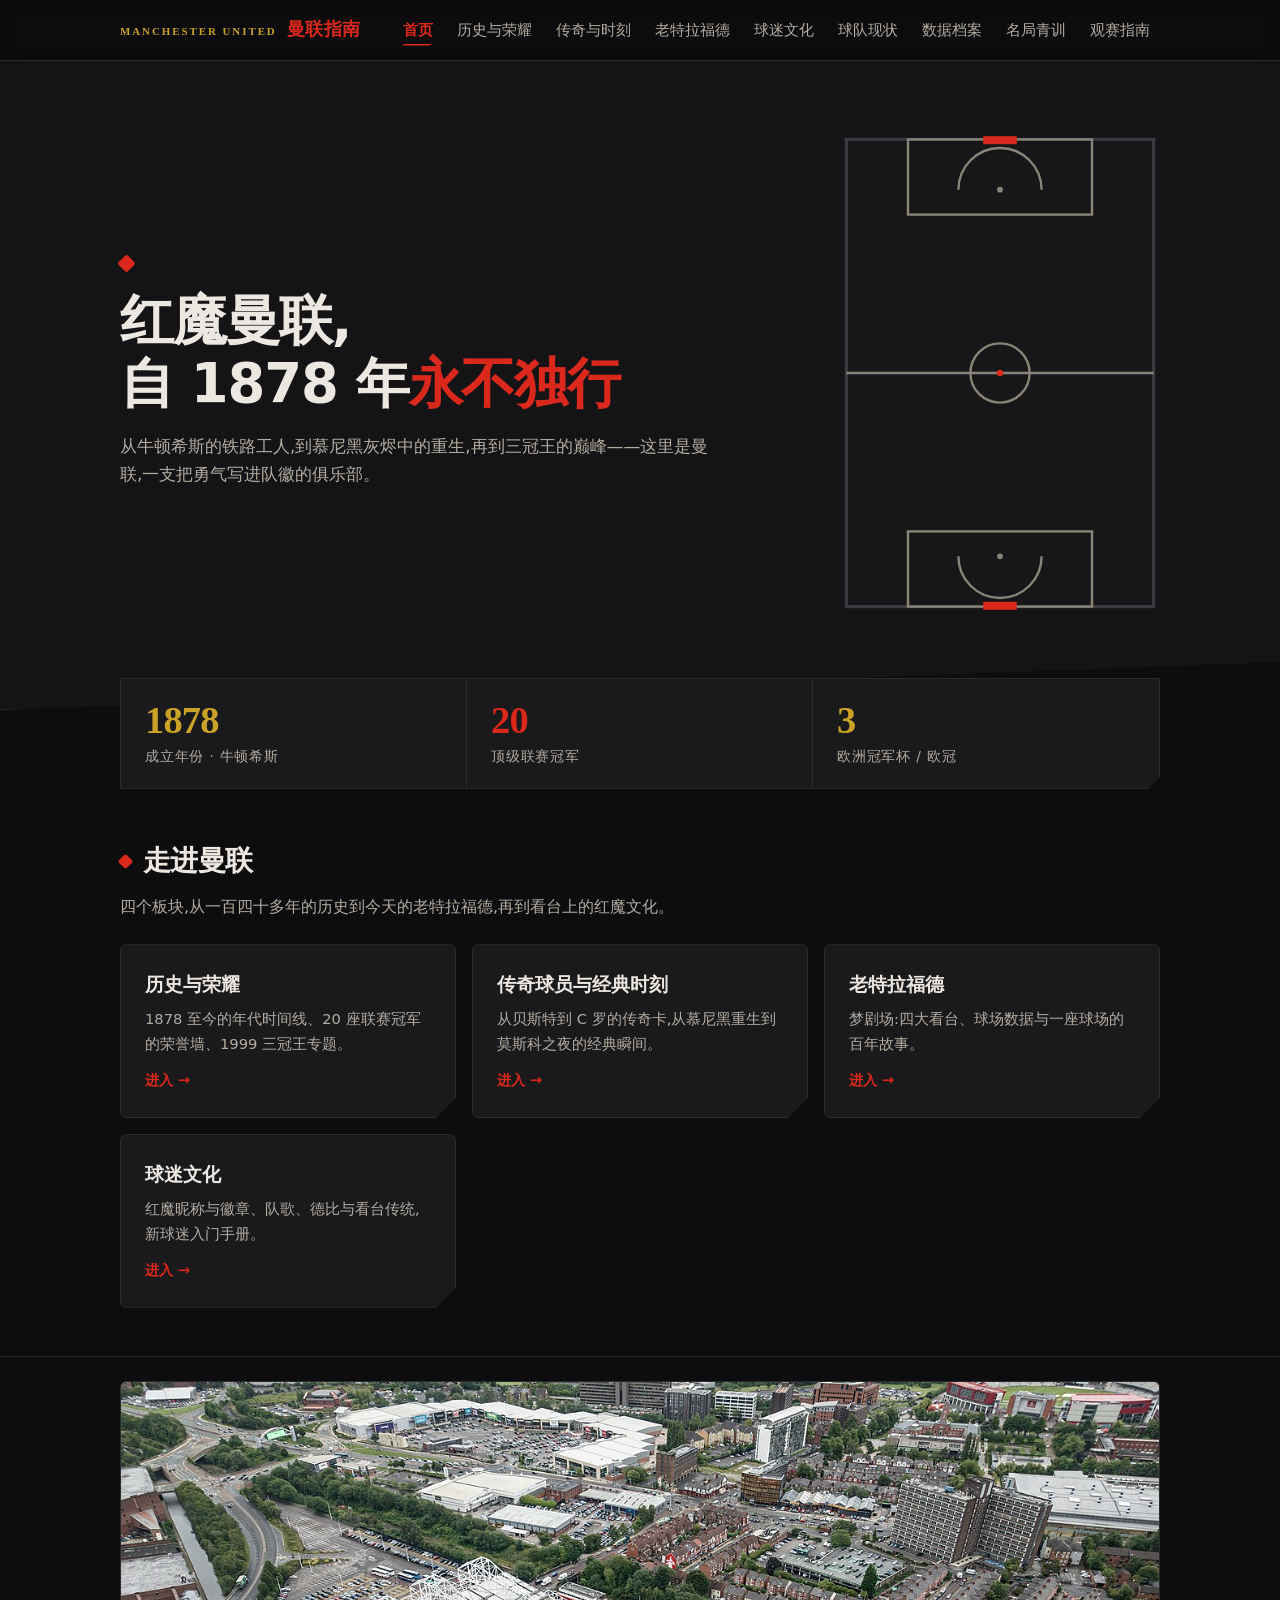
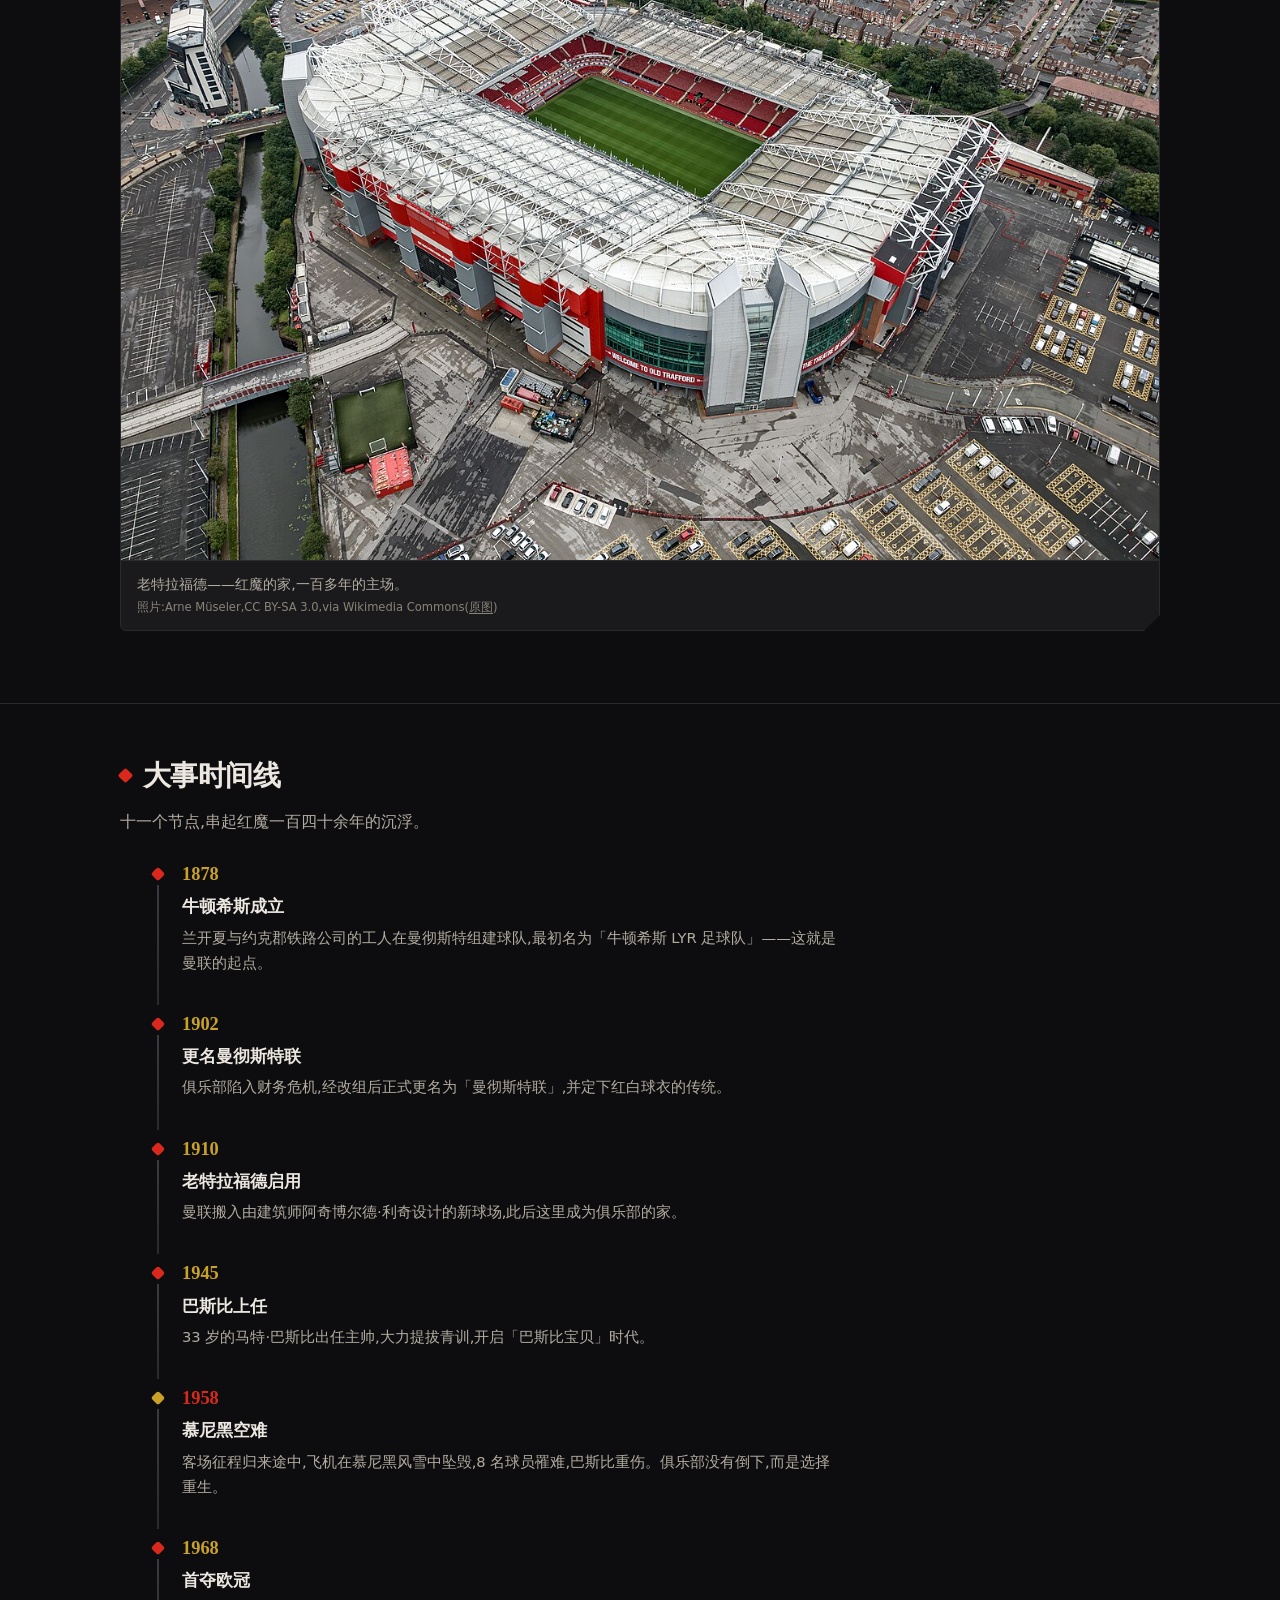
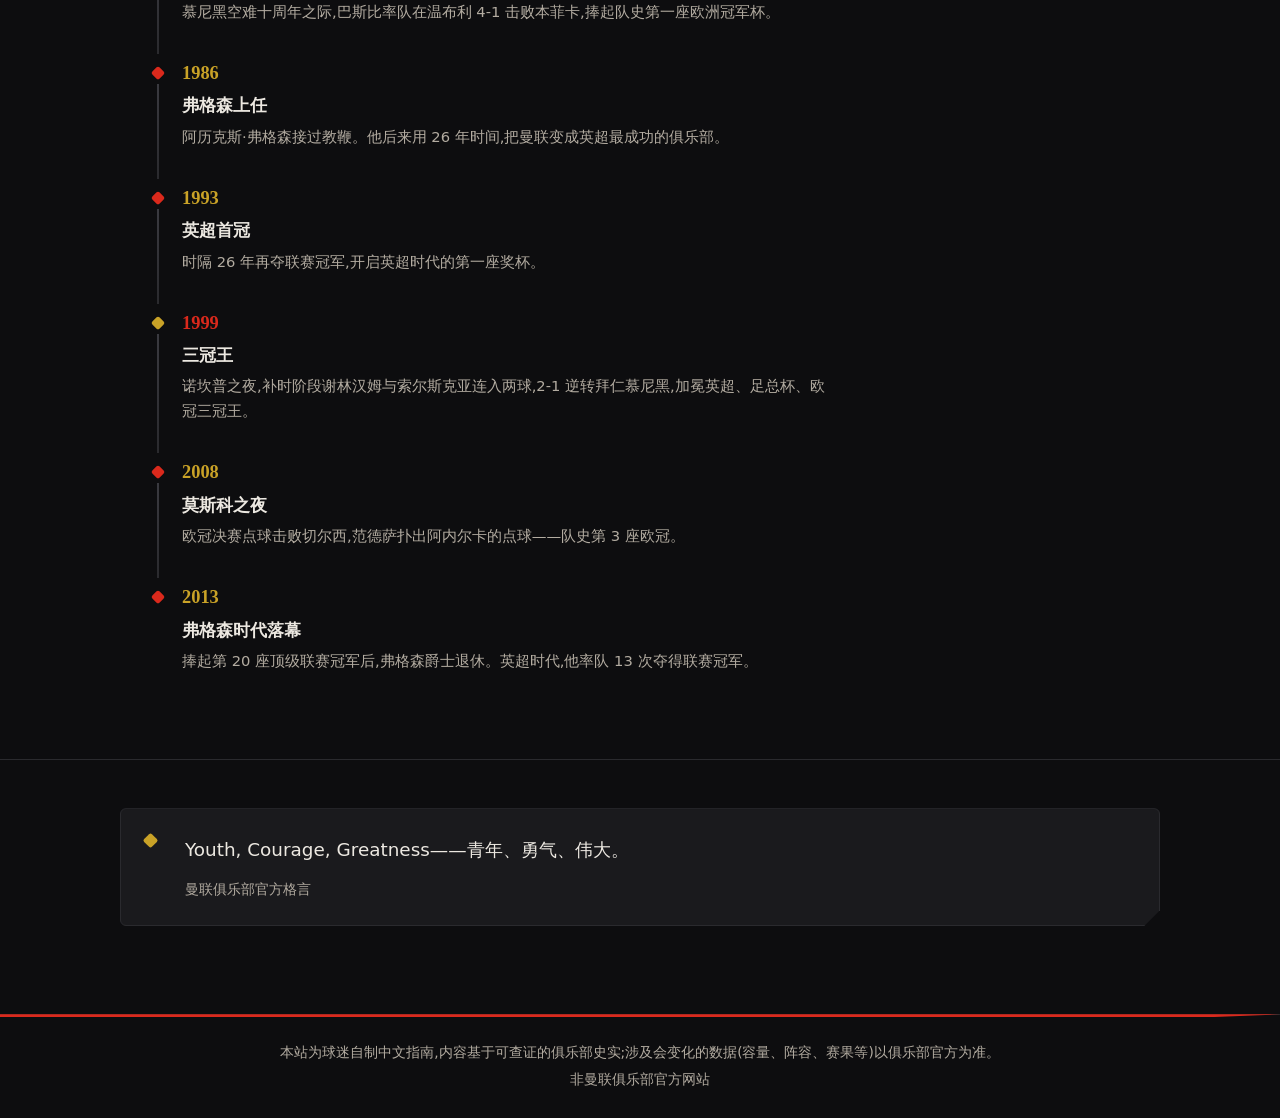
==== commit 4d06c9ef: "新增数据档案/名局青训/观赛指南页 + OG分享标签与404页" ====
--- a/index.html
+++ b/index.html
@@ -5,6 +5,11 @@
   <meta name="viewport" content="width=device-width, initial-scale=1.0">
   <title>曼联球迷指南 — 红魔历史 · 荣誉 · 传奇</title>
   <meta name="description" content="中文曼联球迷指南:历史与荣耀、传奇球员与经典时刻、老特拉福德、球迷文化。以可查证的俱乐部史实为准。">
+  <meta property="og:type" content="website">
+  <meta property="og:site_name" content="曼联球迷指南">
+  <meta property="og:title" content="曼联球迷指南 — 红魔历史 · 荣誉 · 传奇">
+  <meta property="og:image" content="https://yxtman.github.io/man/images/og-cover.png">
+  <meta name="twitter:card" content="summary_large_image">
   <link rel="icon" href="data:image/svg+xml,%3Csvg xmlns='http://www.w3.org/2000/svg' viewBox='0 0 16 16'%3E%3Crect x='5' y='5' width='6' height='6' fill='%23DA291C' transform='rotate(45 8 8)'/%3E%3C/svg%3E">
   <link rel="stylesheet" href="css/style.css">
 </head>
@@ -21,6 +26,9 @@
       <a href="theater.html">老特拉福德</a>
       <a href="culture.html">球迷文化</a>
       <a href="team.html">球队现状</a>
+      <a href="records.html">数据档案</a>
+      <a href="classics.html">名局青训</a>
+      <a href="watch.html">观赛指南</a>
     </nav>
   </div>
 </header>
